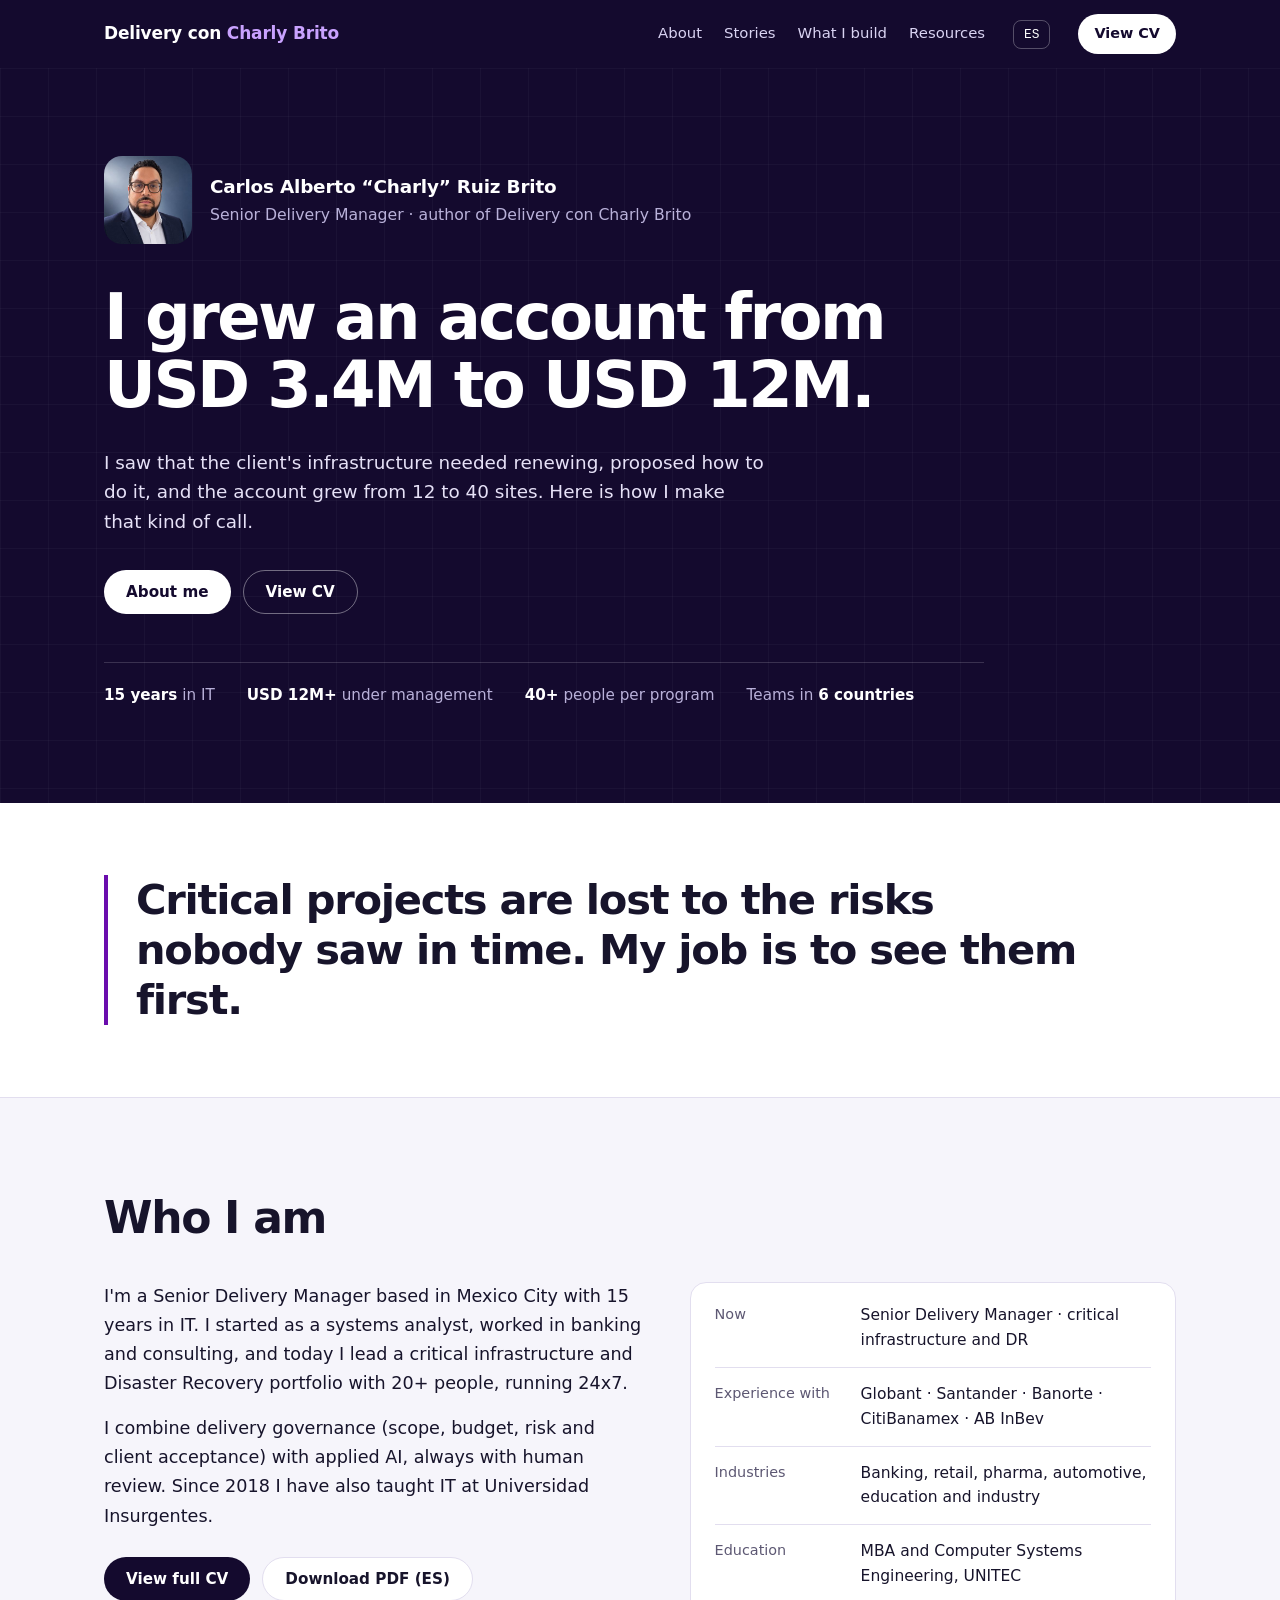
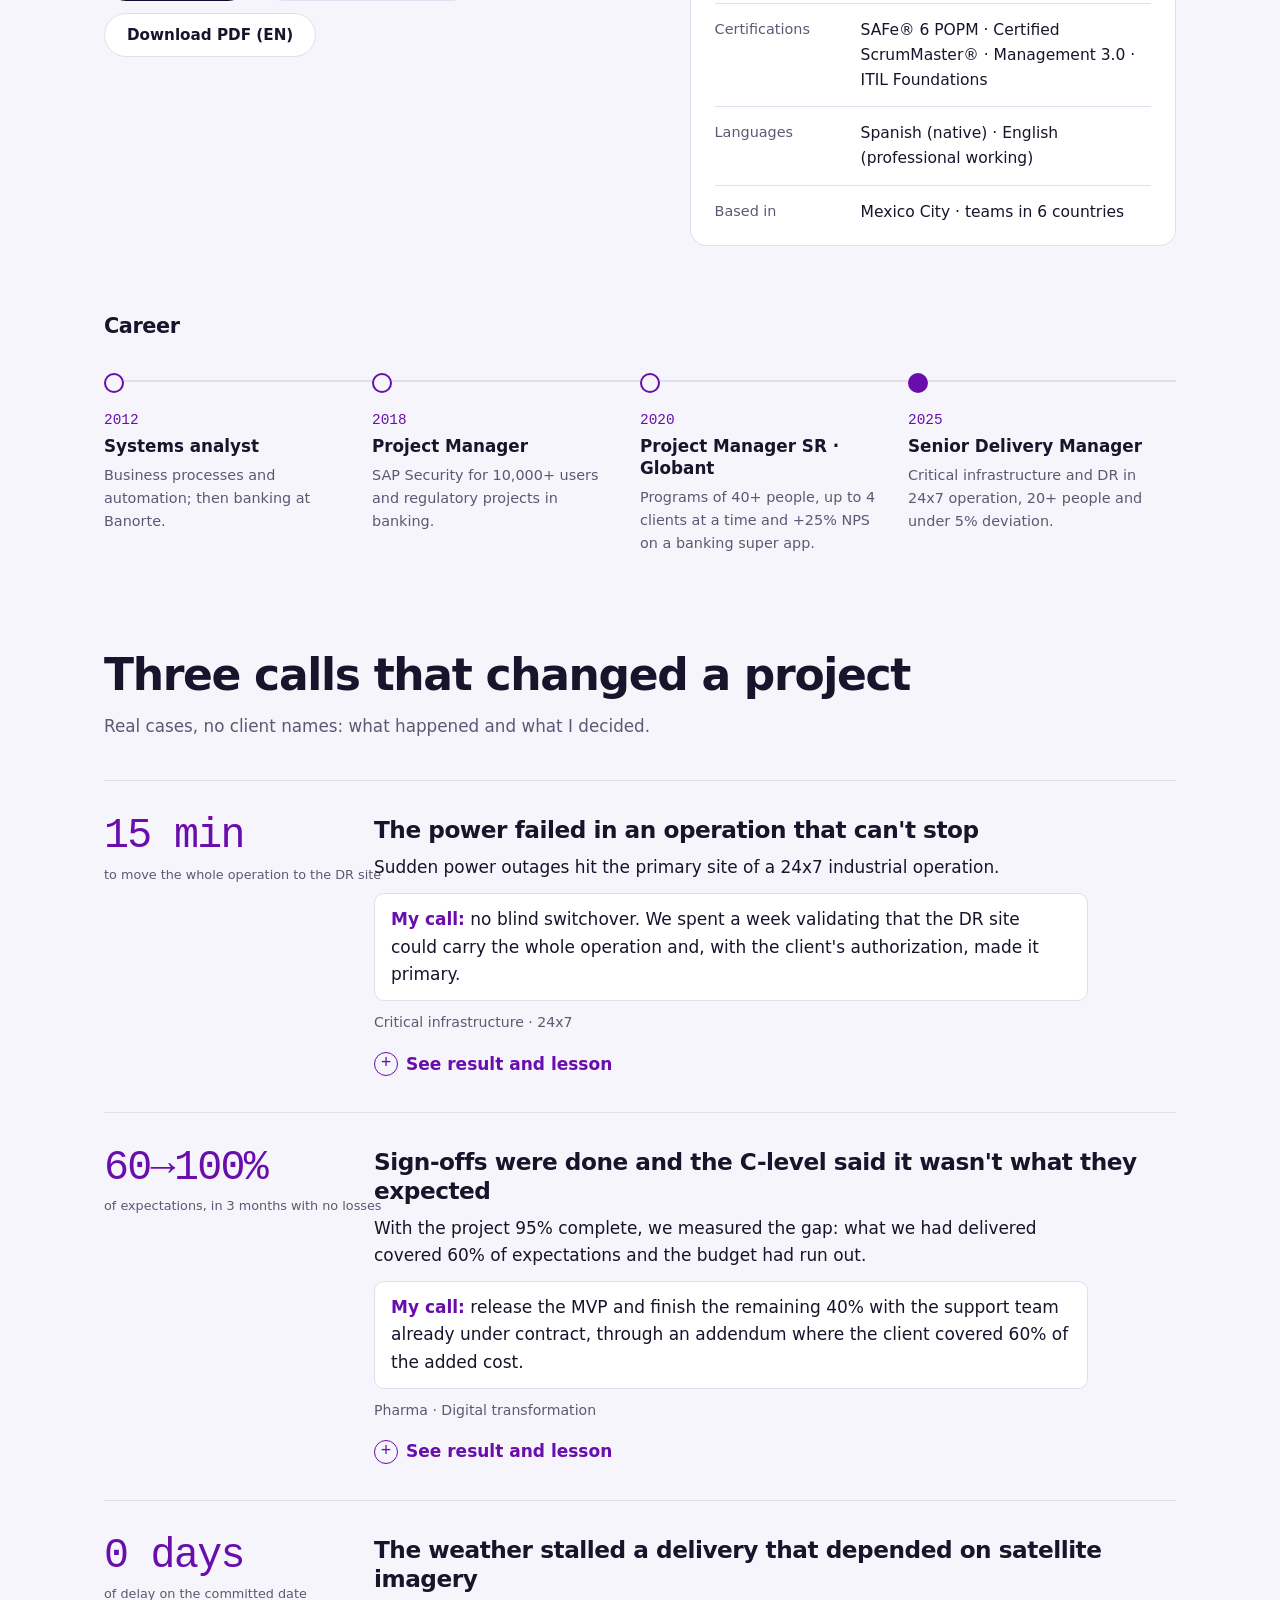
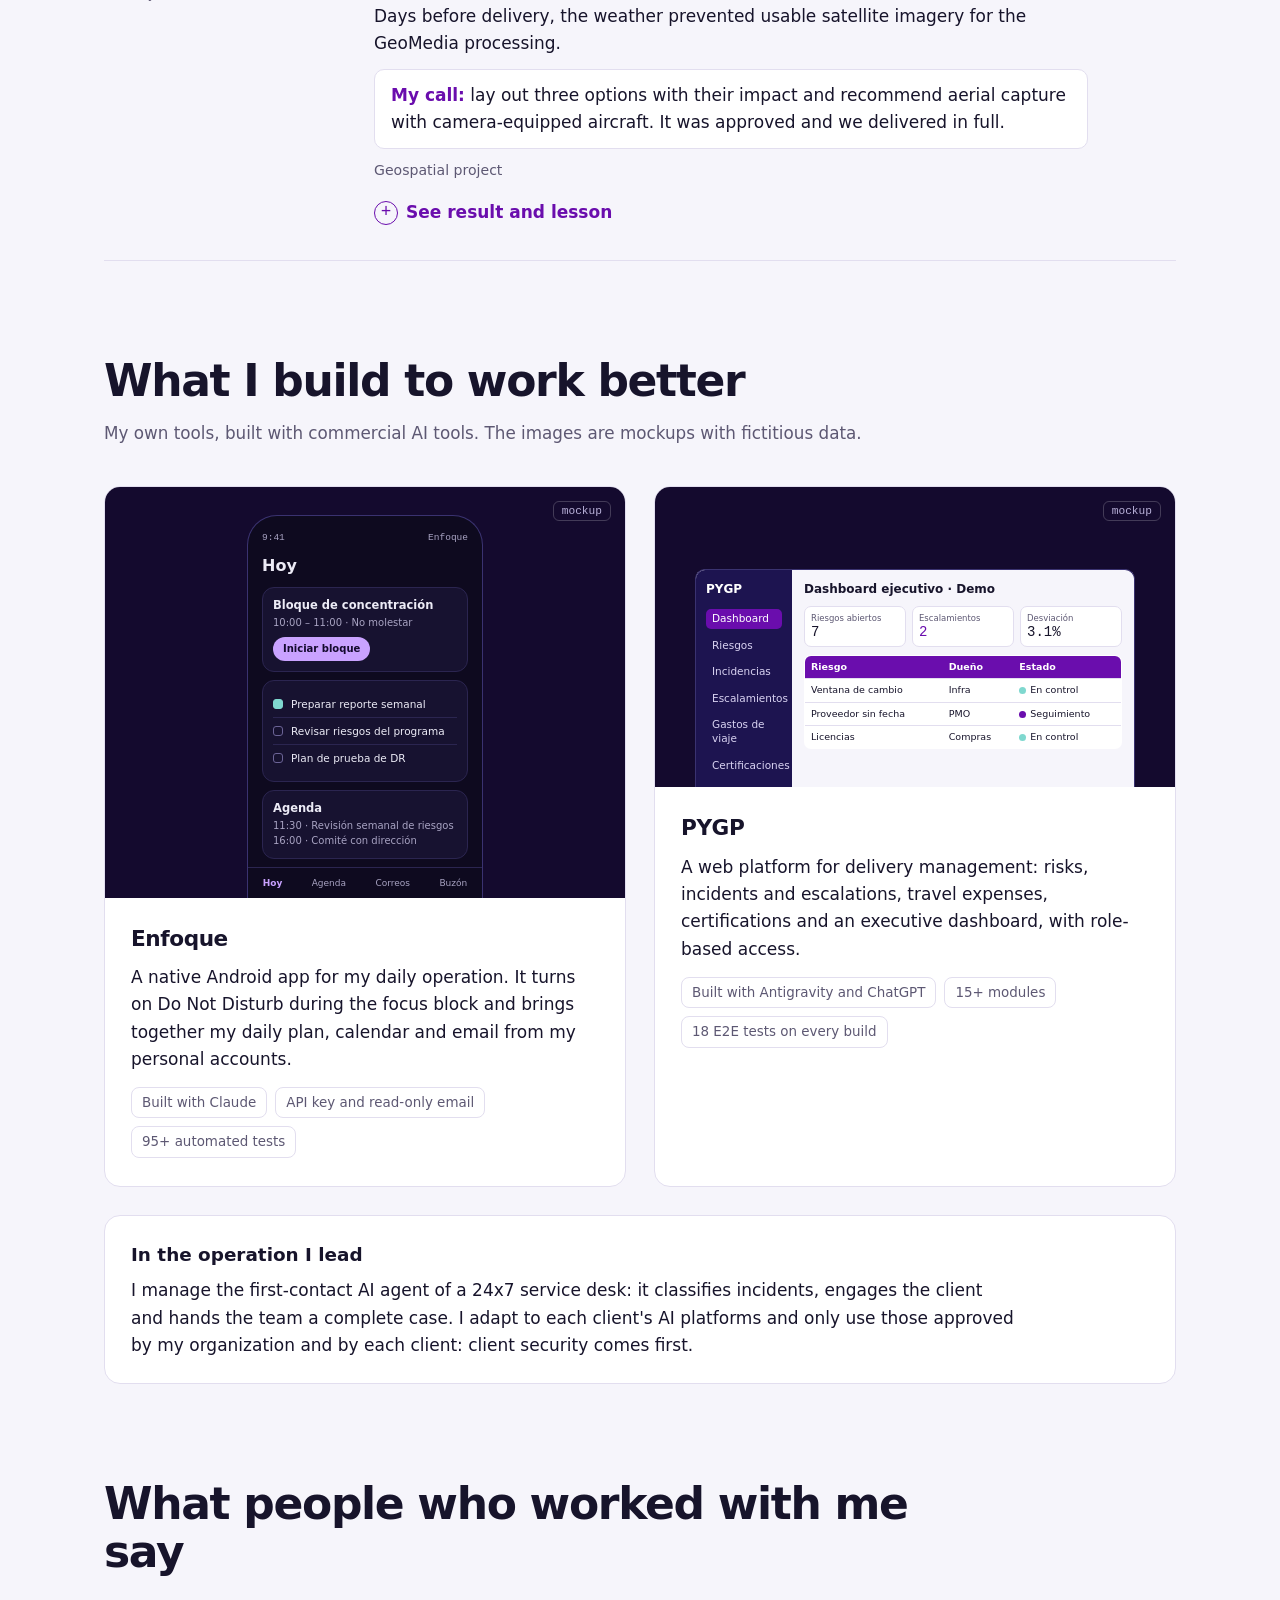
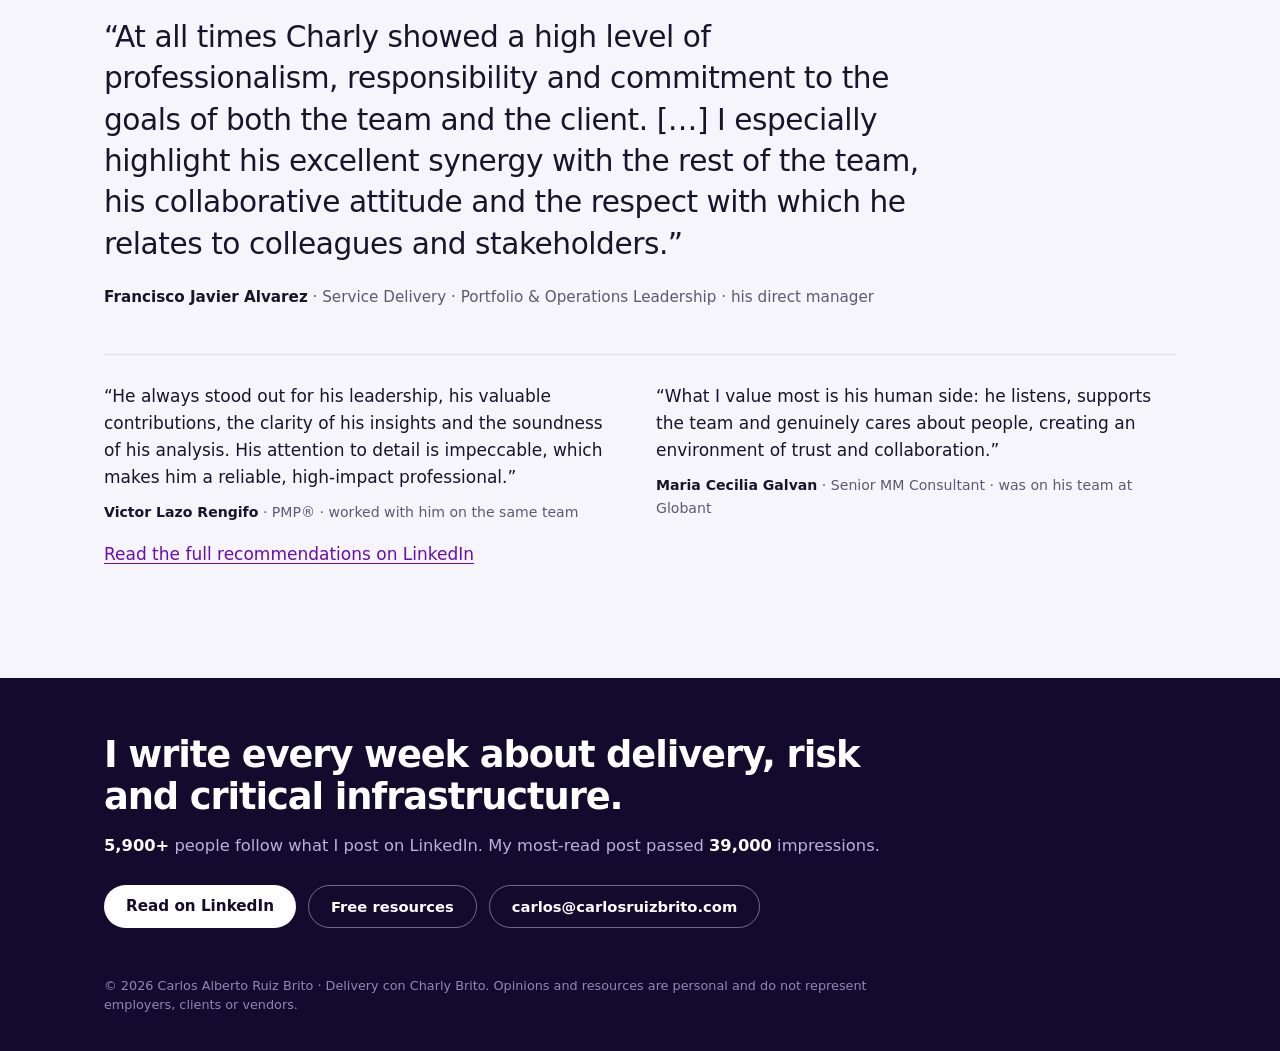
==== en/index.html @ 74fbb2cc "Sitio con diseño editorial: inicio nuevo en / y /en/, páginas internas alineadas, CV con pie corregi" ====
<!DOCTYPE html>

<!-- © Carlos Alberto Ruiz Brito · Delivery con Charly Brito · carlosruizbrito.com · 17/11/2026 · actualizado 17/11/2026 · generado desde _fuente/inicio.html -->
<html data-pagina-idioma="" lang="en">
<head>
<meta charset="utf-8"/>
<meta content="default-src 'self'; script-src 'self'; style-src 'self' 'unsafe-inline' https://fonts.googleapis.com; font-src https://fonts.gstatic.com; img-src 'self' data:; media-src 'self'; connect-src 'self'; object-src 'none'; base-uri 'self'; form-action 'none'; upgrade-insecure-requests" http-equiv="Content-Security-Policy"/>
<meta content="strict-origin-when-cross-origin" name="referrer"/>
<meta content="#140a2e" name="theme-color"/>
<meta content="width=device-width, initial-scale=1" name="viewport"/>
<title>Carlos Alberto Ruiz Brito · Senior Delivery Manager</title>
<meta content="Carlos Alberto “Charly” Ruiz Brito, Senior Delivery Manager: delivery decisions in critical infrastructure, Disaster Recovery and digital transformation." name="description"/>
<link href="https://carlosruizbrito.com/en/" rel="canonical"/>
<link href="https://carlosruizbrito.com/" hreflang="es" rel="alternate"/>
<link href="https://carlosruizbrito.com/en/" hreflang="en" rel="alternate"/>
<link href="https://carlosruizbrito.com/" hreflang="x-default" rel="alternate"/>
<meta content="profile" property="og:type"/>
<meta content="https://carlosruizbrito.com/en/" property="og:url"/>
<meta content="Carlos Alberto Ruiz Brito · Senior Delivery Manager" property="og:title"/>
<meta content="Carlos Alberto “Charly” Ruiz Brito, Senior Delivery Manager: delivery decisions in critical infrastructure, Disaster Recovery and digital transformation." property="og:description"/>
<meta content="https://carlosruizbrito.com/recursos/og-image.png" property="og:image"/>
<meta content="1200" property="og:image:width"/>
<meta content="627" property="og:image:height"/>
<meta content="summary_large_image" name="twitter:card"/>
<script type="application/ld+json">{"@context":"https://schema.org","@type":"Person","name":"Carlos Alberto Ruiz Brito","alternateName":"Charly Brito","jobTitle":"Senior Delivery Manager","url":"https://carlosruizbrito.com/","image":"https://carlosruizbrito.com/foto-carlos.jpg","email":"mailto:carlos@carlosruizbrito.com","address":{"@type":"PostalAddress","addressLocality":"Ciudad de México","addressCountry":"MX"},"alumniOf":{"@type":"CollegeOrUniversity","name":"UNITEC"},"knowsAbout":["Delivery Management","Disaster Recovery","Infraestructura crítica","Gestión de riesgos","Transformación digital","IA aplicada a la entrega"],"sameAs":["https://www.linkedin.com/in/carlosruizb","https://github.com/carlosruizbrito"]}</script>
<link href="https://fonts.googleapis.com" rel="preconnect"/><link crossorigin="" href="https://fonts.gstatic.com" rel="preconnect"/>
<link href="https://fonts.googleapis.com/css2?family=Inter:wght@400;500;600;700;800&amp;family=IBM+Plex+Mono:wght@400;500&amp;display=swap" rel="stylesheet"/>
<link href="../favicon.ico" rel="icon" sizes="any"/>
<link href="../favicon.png" rel="icon" type="image/png"/>
<link href="../apple-touch-icon.png" rel="apple-touch-icon"/>
<style>
:root{
  --ink:#140a2e;--ink2:#1d1450;--blue:#0b2a4a;--violet:#c9a2ff;--mint:#7fd8cf;--amber:#f0b429;--purple:#6A0DAD;
  --bg:#f6f5fb;--surface:#fff;--fg:#17142b;--muted:#5d5873;--line:#e2deef;--accent:#6A0DAD;
  --sans:"Inter",system-ui,-apple-system,"Segoe UI",sans-serif;--mono:"IBM Plex Mono",ui-monospace,Menlo,monospace;
  --col:1120px;
}
@media (prefers-color-scheme:dark){:root{--bg:#0e0a1f;--surface:#171230;--fg:#ecebf6;--muted:#a8a3c2;--line:#2b2550;--accent:#c9a2ff;color-scheme:dark}}
*{box-sizing:border-box}
html[lang="es"] .en,html[lang="en"] .es{display:none!important}
html{scroll-behavior:smooth}
@media (prefers-reduced-motion:reduce){html{scroll-behavior:auto}}
body{margin:0;background:var(--bg);color:var(--fg);font:400 17px/1.6 var(--sans);-webkit-font-smoothing:antialiased}
a{color:var(--accent);text-underline-offset:3px}
:focus-visible{outline:2px solid var(--amber);outline-offset:3px;border-radius:4px}
.col{max-width:var(--col);margin:0 auto;padding-inline:24px}
.skip{position:absolute;left:-999px;top:8px;background:#fff;color:var(--ink);padding:8px 14px;border-radius:8px;z-index:10}
.skip:focus{left:8px}
.num{font-family:var(--mono);font-variant-numeric:tabular-nums}

/* Barra superior */
.top{background:var(--ink);color:#fff}
.top .col{display:flex;align-items:center;gap:28px;height:68px}
.brand{color:#fff;text-decoration:none;font-weight:800;letter-spacing:-.01em;white-space:nowrap}
.brand span{color:var(--violet)}
.top nav{display:flex;gap:22px;margin-left:auto}
.top nav a{color:#d9d3f2;text-decoration:none;font-size:.93rem}
.top nav a:hover{color:#fff}
.lang{border:1px solid rgba(255,255,255,.28);color:#fff;font:500 .8rem var(--mono);padding:6px 10px;border-radius:8px;text-decoration:none}
.top{position:relative}
.burger{display:none;width:42px;height:36px;align-items:center;justify-content:center;border-radius:10px;background:none;border:1px solid rgba(255,255,255,.28);cursor:pointer;padding:0}
.burger span,.burger span::before,.burger span::after{display:block;width:16px;height:1.5px;background:#fff;border-radius:2px}
.burger span{position:relative}.burger span::before,.burger span::after{content:"";position:absolute;left:0}.burger span::before{top:-5px}.burger span::after{top:5px}
.top .menu{display:none;position:absolute;top:64px;right:16px;left:16px;background:#1d1450;border:1px solid rgba(255,255,255,.14);border-radius:14px;padding:8px;flex-direction:column;z-index:20}
.top .menu.open{display:flex}
.menu a{color:#fff;text-decoration:none;padding:12px 14px;border-radius:10px;font-weight:500}
.menu a:hover{background:rgba(255,255,255,.08)}
.cvlink{color:var(--ink);background:#fff;text-decoration:none;font-weight:600;font-size:.9rem;padding:8px 16px;border-radius:999px;white-space:nowrap}
@media (max-width:860px){.top nav[aria-label="Principal"]{display:none}.top .col{gap:10px}.lang{margin-left:auto}.burger{display:inline-flex}.cvlink{display:none}}

/* Portada */
.hero{background:var(--ink);color:#fff;position:relative;overflow:hidden;padding:88px 0 96px}
.hero::before{content:"";position:absolute;inset:0;background-image:linear-gradient(rgba(255,255,255,.03) 1px,transparent 1px),linear-gradient(90deg,rgba(255,255,255,.03) 1px,transparent 1px);background-size:48px 48px;pointer-events:none}
.hero .col{position:relative}
.copy{max-width:880px}
.who{display:flex;align-items:center;gap:18px;margin:0 0 40px}
.who img{width:88px;height:88px;border-radius:18px;object-fit:cover;display:block}
.who b{display:block;color:#fff;font-weight:700;font-size:1.15rem;letter-spacing:-.01em}
.who span{color:#b9b1d9;font-size:.98rem}
.hero h1{margin:0;font-weight:800;font-size:clamp(2.3rem,5vw,4.1rem);line-height:1.06;letter-spacing:-.04em;max-width:16em;text-wrap:balance}
.lede{max-width:36em;margin:28px 0 0;font-size:1.15rem;line-height:1.6;color:#e6e1f7}
.actions{display:flex;flex-wrap:wrap;gap:12px;margin-top:34px}
.btn{display:inline-flex;align-items:center;gap:8px;font:600 .95rem var(--sans);padding:12px 22px;border-radius:999px;text-decoration:none}
.btn-light{background:#fff;color:var(--ink)}
.btn-line{border:1px solid rgba(255,255,255,.4);color:#fff}
.facts{margin:48px 0 0;padding:20px 0 0;border-top:1px solid rgba(255,255,255,.16);display:flex;flex-wrap:wrap;gap:8px 32px;color:#b9b1d9;font-size:.95rem;list-style:none}
.facts b{color:#fff;font-weight:600}
@media (max-width:700px){.hero{padding:48px 0 64px}.who img{width:72px;height:72px;border-radius:16px}.who{margin-bottom:28px}}
/* Punto de vista */
.pov{background:var(--surface);border-bottom:1px solid var(--line);padding:72px 0}
.pov-t{margin:0;max-width:24em;font-size:clamp(1.6rem,3.6vw,2.6rem);line-height:1.2;letter-spacing:-.03em;font-weight:700;color:var(--fg);border-left:4px solid var(--accent);padding-left:28px}
@media (max-width:700px){.pov{padding:48px 0}.pov-t{padding-left:18px}}

/* Secciones */
section.block{padding-top:96px}
.head{max-width:54rem;margin-bottom:40px}
.head h2{margin:0;font-size:clamp(1.9rem,4vw,2.75rem);line-height:1.1;letter-spacing:-.03em;font-weight:800}
.head p{margin:14px 0 0;color:var(--muted);font-size:1.05rem}

/* Historias */
.story{border-top:1px solid var(--line);display:grid;grid-template-columns:230px minmax(0,1fr);gap:8px 40px;padding:34px 0}
.story:last-child{border-bottom:1px solid var(--line)}
.big{font:500 clamp(1.9rem,3.4vw,2.6rem)/1 var(--mono);letter-spacing:-.04em;color:var(--accent);white-space:nowrap}
.big small{display:block;margin-top:10px;font:400 .8rem var(--sans);letter-spacing:0;color:var(--muted)}
.story h3{margin:0;font-size:1.45rem;line-height:1.25;letter-spacing:-.02em}
.story .hook{margin:10px 0 0;font-size:1.06rem;color:var(--fg);max-width:40em}
.story .ctx{margin:10px 0 0;font-size:.88rem;color:var(--muted)}
.story .dec{margin:12px 0 0;max-width:42em;padding:12px 16px;background:var(--surface);border:1px solid var(--line);border-radius:10px}
.story .dec b{color:var(--accent);font-weight:700}
details{margin-top:16px}
summary{cursor:pointer;font-weight:600;color:var(--accent);list-style:none;display:inline-flex;align-items:center;gap:8px}
summary::-webkit-details-marker{display:none}
summary::before{content:"+";font:500 1.1rem var(--mono);width:22px;height:22px;border:1px solid currentColor;border-radius:50%;display:inline-grid;place-items:center;line-height:1}
details[open] summary::before{content:"−"}
.steps{display:grid;grid-template-columns:repeat(2,minmax(0,1fr));gap:22px 36px;margin-top:20px;max-width:52rem}
.steps h4{margin:0 0 4px;font-size:.85rem;font-weight:600;color:var(--muted)}
.steps p{margin:0;font-size:.97rem}
.steps .lesson{grid-column:1/-1;border-left:3px solid var(--accent);padding:2px 0 2px 16px;font-style:italic}
@media (max-width:760px){.story{grid-template-columns:1fr}.steps{grid-template-columns:1fr}}

/* Lo que construyo */
.builds{display:grid;grid-template-columns:repeat(2,minmax(0,1fr));gap:28px}
.build{background:var(--surface);border:1px solid var(--line);border-radius:16px;overflow:hidden;display:flex;flex-direction:column}
.stage{background:var(--ink);padding:28px 24px 0;display:flex;justify-content:center;align-items:flex-end;min-height:300px;position:relative}
.stage .tag{position:absolute;top:14px;right:14px;font:500 .7rem var(--mono);color:#b9b1d9;border:1px solid rgba(255,255,255,.2);padding:3px 8px;border-radius:6px}
.build .txt{padding:24px 26px 28px}
.build h3{margin:0;font-size:1.35rem;letter-spacing:-.02em}
.build p{margin:8px 0 0;color:var(--fg)}
.build ul{margin:14px 0 0;padding:0;list-style:none;display:flex;flex-wrap:wrap;gap:8px}
.build li{font-size:.84rem;color:var(--muted);border:1px solid var(--line);border-radius:8px;padding:4px 10px}
@media (max-width:860px){.builds{grid-template-columns:1fr}}

/* Maqueta Enfoque (teléfono) */
.phone{width:236px;background:#0e0a1f;border:1px solid #3a3270;border-bottom:0;border-radius:30px 30px 0 0;padding:16px 14px 0;color:#ecebf6;font-size:11px;line-height:1.35}
.phone .bar{display:flex;justify-content:space-between;color:#a8a3c2;font:500 9.5px var(--mono);margin-bottom:12px}
.phone .ttl{font-weight:700;font-size:16px;margin-bottom:10px}
.phone .card{background:#171230;border:1px solid #2b2550;border-radius:12px;padding:10px;margin-bottom:8px}
.phone .card b{display:block;font-size:11.5px}
.phone .card .m{color:#a8a3c2;font-size:10px;margin-top:2px}
.phone .go{display:inline-block;margin-top:8px;background:#c9a2ff;color:#140a2e;font-weight:700;font-size:10px;padding:5px 10px;border-radius:999px}
.phone .row{display:flex;align-items:center;gap:8px;padding:6px 0;border-top:1px solid #2b2550;font-size:10.5px}
.phone .row:first-of-type{border-top:0}
.phone .row i{width:10px;height:10px;border-radius:3px;border:1px solid #6b6396;flex:none}
.phone .row i.ok{background:#7fd8cf;border-color:#7fd8cf}
.phone .habits{display:flex;gap:6px;flex-wrap:wrap;margin-top:2px}
.phone .habits span{background:#221a48;border-radius:999px;padding:3px 8px;font-size:9.5px;color:#d9d3f2}
.phone .tabs{display:flex;justify-content:space-around;border-top:1px solid #2b2550;margin:6px -14px 0;padding:9px 0;color:#a8a3c2;font-size:9px}
.phone .tabs b{color:#c9a2ff;font-weight:600}

/* Maqueta PYGP (escritorio) */
.desk{width:100%;max-width:440px;background:#f6f5fb;border-radius:10px 10px 0 0;overflow:hidden;color:#17142b;font-size:10.5px;line-height:1.3;display:grid;grid-template-columns:96px 1fr;border:1px solid #3a3270;border-bottom:0}
.desk .side{background:#1d1450;color:#d9d3f2;padding:12px 10px;display:flex;flex-direction:column;gap:7px}
.desk .side b{color:#fff;font-size:12px;margin-bottom:4px}
.desk .side span{padding:3px 6px;border-radius:5px}
.desk .side span.on{background:#6A0DAD;color:#fff}
.desk .main{padding:12px}
.desk .main .t{font-weight:700;font-size:12px;margin-bottom:8px}
.desk .kpis{display:grid;grid-template-columns:repeat(3,1fr);gap:6px;margin-bottom:8px}
.desk .kpi{background:#fff;border:1px solid #e2deef;border-radius:7px;padding:6px}
.desk .kpi small{display:block;color:#5d5873;font-size:8.5px}
.desk .kpi b{font:500 14px var(--mono)}
.desk .kpi.w b{color:#6A0DAD}
.desk table{width:100%;border-collapse:collapse;background:#fff;border:1px solid #e2deef;border-radius:7px;overflow:hidden;font-size:9.5px}
.desk th{background:#6A0DAD;color:#fff;text-align:left;font-weight:600;padding:5px 6px}
.desk td{padding:5px 6px;border-top:1px solid #e2deef}
.desk .dot{display:inline-block;width:7px;height:7px;border-radius:50%;margin-right:4px;vertical-align:middle}

/* En la operación */
.ops{margin-top:28px;background:var(--surface);border:1px solid var(--line);border-radius:16px;padding:24px 26px;max-width:none}
.ops h3{margin:0;font-size:1.15rem}
.ops p{margin:8px 0 0;max-width:52em}

/* Recomendación */
.quote{margin:0;max-width:52rem}
.quote p{margin:0;font-size:clamp(1.35rem,2.6vw,1.85rem);line-height:1.4;letter-spacing:-.015em;font-weight:500}
.quote footer{margin-top:20px;color:var(--muted);font-size:.95rem}
.quote footer b{color:var(--fg);font-weight:600}
.more{display:grid;grid-template-columns:repeat(2,minmax(0,1fr));gap:32px;margin-top:44px;padding-top:28px;border-top:1px solid var(--line)}
.more blockquote{margin:0}
.more p{margin:0;color:var(--fg)}
.more footer{margin-top:10px;font-size:.88rem;color:var(--muted)}
.more footer b{color:var(--fg);font-weight:600}
@media (max-width:760px){.more{grid-template-columns:1fr}}

/* Quién soy */
.about{display:grid;grid-template-columns:minmax(0,1.05fr) minmax(0,.95fr);gap:48px;align-items:start}
.bio p{margin:0 0 16px;font-size:1.1rem;line-height:1.65;max-width:34em}
.bio .cvrow{margin-top:26px}
.keys{margin:0;background:var(--surface);border:1px solid var(--line);border-radius:16px;padding:6px 24px}
.keys div{display:grid;grid-template-columns:130px minmax(0,1fr);gap:16px;padding:14px 0;border-top:1px solid var(--line)}
.keys div:first-child{border-top:0}
.keys dt{color:var(--muted);font-size:.9rem}
.keys dd{margin:0;font-size:.97rem}
h3.sub{margin:64px 0 28px;font-size:1.3rem;letter-spacing:-.02em}
@media (max-width:900px){.about{grid-template-columns:1fr;gap:32px}.keys div{grid-template-columns:1fr;gap:2px}}

/* Trayectoria */
.path{list-style:none;margin:0;padding:0;display:grid;grid-template-columns:repeat(4,minmax(0,1fr));position:relative}
.path::before{content:"";position:absolute;left:0;right:0;top:9px;height:2px;background:var(--line)}
.path li{position:relative;padding:34px 18px 0 0}
.path li::before{content:"";position:absolute;top:2px;left:0;width:16px;height:16px;border-radius:50%;background:var(--bg);border:2px solid var(--accent)}
.path li:last-child::before{background:var(--accent)}
.path .y{font-family:var(--mono);color:var(--accent);font-size:.9rem}
.path b{display:block;margin-top:4px;font-size:1.05rem;line-height:1.3}
.path span.d{display:block;margin-top:6px;color:var(--muted);font-size:.9rem}
@media (max-width:760px){
  .path{grid-template-columns:1fr}
  .path::before{left:7px;right:auto;top:0;bottom:0;width:2px;height:auto}
  .path li{padding:0 0 26px 36px}
  .path li::before{top:4px}
}
.cvrow{display:flex;flex-wrap:wrap;gap:12px;margin-top:28px}
.btn-dark{background:var(--ink);color:#fff}
.btn-out{border:1px solid var(--line);color:var(--fg);background:var(--surface)}
@media (prefers-color-scheme:dark){.btn-dark{background:#fff;color:var(--ink)}}

/* Pie */
.foot{margin-top:110px;background:var(--ink);color:#d9d3f2;padding:56px 0 40px}
.foot h2{margin:0;color:#fff;font-size:clamp(1.6rem,3.4vw,2.3rem);letter-spacing:-.03em;max-width:22em;line-height:1.15}
.foot .proof{margin:14px 0 0;color:#b9b1d9;font-size:1.02rem}.foot .proof b{color:#fff}
.foot .links{display:flex;flex-wrap:wrap;gap:12px;margin-top:26px}
.foot .links a{color:#fff}.foot .links a.btn-light{color:var(--ink)}
.foot .btn-line{font-size:.92rem}
.foot small{display:block;margin-top:48px;color:#8f88b3;font-size:.8rem;line-height:1.5;max-width:60em}
</style>
</head>
<body>
<a class="skip" href="#contenido">Skip to content</a>
<header class="top">
<div class="col">
<a class="brand" href="./">Delivery con <span>Charly Brito</span></a>
<nav aria-label="Principal">
<a href="#quien">About</a>
<a href="#historias">Stories</a>
<a href="#construyo">What I build</a>
<a href="../recursos/">Resources</a>
</nav>
<a class="lang" href="../" hreflang="es" lang="es">ES</a>
<button aria-controls="menu" aria-expanded="false" aria-label="Open menu" class="burger" id="burger" type="button"><span></span></button>
<a class="cvlink" href="../cv.html">View CV</a>
</div>
<nav aria-label="Menú" class="menu" id="menu">
<a href="#quien">About</a>
<a href="#historias">Stories</a>
<a href="#construyo">What I build</a>
<a href="../recursos/">Resources</a>
<a href="https://www.linkedin.com/in/carlosruizb" rel="noopener" target="_blank">LinkedIn</a>
</nav>
</header>
<main id="contenido" tabindex="-1">
<section aria-labelledby="titulo" class="hero">
<div class="col">
<div class="copy">
<div class="who"><img alt="Carlos Alberto Ruiz Brito" height="88" src="../foto-carlos.jpg" width="88"/><div><b>Carlos Alberto “Charly” Ruiz Brito</b><span>Senior Delivery Manager · author of Delivery con Charly Brito</span></div></div>
<h1 id="titulo">I grew an account from USD 3.4M to USD 12M.</h1>
<p class="lede">I saw that the client's infrastructure needed renewing, proposed how to do it, and the account grew from 12 to 40 sites. Here is how I make that kind of call.</p>
<div class="actions">
<a class="btn btn-light" href="#quien">About me</a>
<a class="btn btn-line" href="../cv.html">View CV</a>
</div>
<ul class="facts">
<li><b>15 years</b> in IT</li>
<li><b>USD 12M+</b> under management</li>
<li><b>40+</b> people per program</li>
<li>Teams in <b>6 countries</b></li>
</ul>
</div>
</div>
</section>
<section aria-label="Punto de vista" class="pov">
<div class="col">
<p class="pov-t">Critical projects are lost to the risks nobody saw in time. My job is to see them first.</p>
</div>
</section>
<section aria-labelledby="h-quien" class="block col" id="quien">
<div class="head"><h2 id="h-quien">Who I am</h2></div>
<div class="about">
<div class="bio">
<p>I'm a Senior Delivery Manager based in Mexico City with 15 years in IT. I started as a systems analyst, worked in banking and consulting, and today I lead a critical infrastructure and Disaster Recovery portfolio with 20+ people, running 24x7.</p>
<p>I combine delivery governance (scope, budget, risk and client acceptance) with applied AI, always with human review. Since 2018 I have also taught IT at Universidad Insurgentes.</p>
<div class="cvrow">
<a class="btn btn-dark" href="../cv.html">View full CV</a>
<a class="btn btn-out" href="../recursos/CV_Carlos_Ruiz_Brito_ES_WEB.pdf">Download PDF (ES)</a>
<a class="btn btn-out" href="../recursos/CV_Carlos_Ruiz_Brito_EN_WEB_1.pdf">Download PDF (EN)</a>
</div>
</div>
<dl class="keys">
<div><dt>Now</dt><dd>Senior Delivery Manager · critical infrastructure and DR</dd></div>
<div><dt>Experience with</dt><dd>Globant · Santander · Banorte · CitiBanamex · AB InBev</dd></div>
<div><dt>Industries</dt><dd>Banking, retail, pharma, automotive, education and industry</dd></div>
<div><dt>Education</dt><dd>MBA and Computer Systems Engineering, UNITEC</dd></div>
<div><dt>Certifications</dt><dd>SAFe® 6 POPM · Certified ScrumMaster® · Management 3.0 · ITIL Foundations</dd></div>
<div><dt>Languages</dt><dd>Spanish (native) · English (professional working)</dd></div>
<div><dt>Based in</dt><dd>Mexico City · teams in 6 countries</dd></div>
</dl>
</div>
<h3 class="sub">Career</h3>
<ol class="path">
<li><span class="y">2012</span><b>Systems analyst</b><span class="d">Business processes and automation; then banking at Banorte.</span></li>
<li><span class="y">2018</span><b>Project Manager</b><span class="d">SAP Security for 10,000+ users and regulatory projects in banking.</span></li>
<li><span class="y">2020</span><b>Project Manager SR · Globant</b><span class="d">Programs of 40+ people, up to 4 clients at a time and +25% NPS on a banking super app.</span></li>
<li><span class="y">2025</span><b>Senior Delivery Manager</b><span class="d">Critical infrastructure and DR in 24x7 operation, 20+ people and under 5% deviation.</span></li>
</ol>
</section>
<section aria-labelledby="h-historias" class="block col" id="historias">
<div class="head">
<h2 id="h-historias">Three calls that changed a project</h2>
<p>Real cases, no client names: what happened and what I decided.</p>
</div>
<article class="story">
<div class="big">15 min<small>to move the whole operation to the DR site</small></div>
<div>
<h3>The power failed in an operation that can't stop</h3>
<p class="hook">Sudden power outages hit the primary site of a 24x7 industrial operation.</p>
<p class="dec"><b>My call:</b> no blind switchover. We spent a week validating that the DR site could carry the whole operation and, with the client's authorization, made it primary.</p>
<p class="ctx">Critical infrastructure · 24x7</p>
<details>
<summary>See result and lesson</summary>
<div class="steps">
<div><h4>Situation</h4><p>Sudden power outages hit the primary site of a 24x7 industrial operation.</p></div>
<div><h4>Decision</h4><p>Before switching over, we spent a week validating that the DR site could carry the entire operation and built the work plan, with continuous reporting to leadership and the client. With the client's authorization we made the DR site primary; I coordinated on-site execution with our infrastructure specialist.</p></div>
<div><h4>Result</h4><p>The switchover took 15 minutes. The DR site took over as primary, with a planned return to the original site.</p></div>
<p class="lesson">A DR plan without testing is just theory. When the contingency hit, the plan was already validated and documented.</p>
</div>
</details>
</div>
</article>
<article class="story">
<div class="big">60→100%<small>of expectations, in 3 months with no losses</small></div>
<div>
<h3>Sign-offs were done and the C-level said it wasn't what they expected</h3>
<p class="hook">With the project 95% complete, we measured the gap: what we had delivered covered 60% of expectations and the budget had run out.</p>
<p class="dec"><b>My call:</b> release the MVP and finish the remaining 40% with the support team already under contract, through an addendum where the client covered 60% of the added cost.</p>
<p class="ctx">Pharma · Digital transformation</p>
<details>
<summary>See result and lesson</summary>
<div class="steps">
<div><h4>Situation</h4><p>After a week of daily sessions we measured the gap: what we had delivered covered 60% of expectations, and the budget could not cover the rest.</p></div>
<div><h4>Decision</h4><p>Release the MVP already built and develop the missing 40% with the extended-support team, reinforced through an addendum: the client covered 60% of the added cost and the company 40%, keeping the project profitable.</p></div>
<div><h4>Result</h4><p>The C-level accepted the final product and it went live.</p></div>
<p class="lesson">Product Owner sign-off does not replace alignment with the executive sponsor.</p>
</div>
</details>
</div>
</article>
<article class="story">
<div class="big">0 days<small>of delay on the committed date</small></div>
<div>
<h3>The weather stalled a delivery that depended on satellite imagery</h3>
<p class="hook">Days before delivery, the weather prevented usable satellite imagery for the GeoMedia processing.</p>
<p class="dec"><b>My call:</b> lay out three options with their impact and recommend aerial capture with camera-equipped aircraft. It was approved and we delivered in full.</p>
<p class="ctx">Geospatial project</p>
<details>
<summary>See result and lesson</summary>
<div class="steps">
<div><h4>Situation</h4><p>Without usable satellite imagery, the GeoMedia processing could not be completed.</p></div>
<div><h4>Decision</h4><p>The options: archive imagery (ruled out as too old), deliver without that step, or capture new imagery with camera-equipped aircraft. I recommended aerial capture.</p></div>
<div><h4>Result</h4><p>Complete project on the committed date.</p></div>
<p class="lesson">Risks outside our control get anticipated: having options ready in time is what keeps the date.</p>
</div>
</details>
</div>
</article>
</section>
<section aria-labelledby="h-construyo" class="block col" id="construyo">
<div class="head">
<h2 id="h-construyo">What I build to work better</h2>
<p>My own tools, built with commercial AI tools. The images are mockups with fictitious data.</p>
</div>
<div class="builds">
<article class="build">
<div aria-hidden="true" class="stage">
<span class="tag">mockup</span>
<div class="phone">
<div class="bar"><span>9:41</span><span>Enfoque</span></div>
<div class="ttl">Hoy</div>
<div class="card"><b>Bloque de concentración</b><div class="m">10:00 – 11:00 · No molestar</div><span class="go">Iniciar bloque</span></div>
<div class="card">
<div class="row"><i class="ok"></i>Preparar reporte semanal</div>
<div class="row"><i></i>Revisar riesgos del programa</div>
<div class="row"><i></i>Plan de prueba de DR</div>
</div>
<div class="card"><b>Agenda</b><div class="m">11:30 · Revisión semanal de riesgos</div><div class="m">16:00 · Comité con dirección</div></div>
<div class="tabs"><b>Hoy</b><span>Agenda</span><span>Correos</span><span>Buzón</span></div>
</div>
</div>
<div class="txt">
<h3>Enfoque</h3>
<p>A native Android app for my daily operation. It turns on Do Not Disturb during the focus block and brings together my daily plan, calendar and email from my personal accounts.</p>
<ul>
<li>Built with Claude</li>
<li>API key and read-only email</li>
<li>95+ automated tests</li>
</ul>
</div>
</article>
<article class="build">
<div aria-hidden="true" class="stage">
<span class="tag">mockup</span>
<div class="desk">
<div class="side"><b>PYGP</b><span class="on">Dashboard</span><span>Riesgos</span><span>Incidencias</span><span>Escalamientos</span><span>Gastos de viaje</span><span>Certificaciones</span></div>
<div class="main">
<div class="t">Dashboard ejecutivo · Demo</div>
<div class="kpis">
<div class="kpi"><small>Riesgos abiertos</small><b>7</b></div>
<div class="kpi w"><small>Escalamientos</small><b>2</b></div>
<div class="kpi"><small>Desviación</small><b>3.1%</b></div>
</div>
<table>
<tr><th>Riesgo</th><th>Dueño</th><th>Estado</th></tr>
<tr><td>Ventana de cambio</td><td>Infra</td><td><span class="dot" style="background:#7fd8cf"></span>En control</td></tr>
<tr><td>Proveedor sin fecha</td><td>PMO</td><td><span class="dot" style="background:#6A0DAD"></span>Seguimiento</td></tr>
<tr><td>Licencias</td><td>Compras</td><td><span class="dot" style="background:#7fd8cf"></span>En control</td></tr>
</table>
</div>
</div>
</div>
<div class="txt">
<h3>PYGP</h3>
<p>A web platform for delivery management: risks, incidents and escalations, travel expenses, certifications and an executive dashboard, with role-based access.</p>
<ul>
<li>Built with Antigravity and ChatGPT</li>
<li>15+ modules</li>
<li>18 E2E tests on every build</li>
</ul>
</div>
</article>
</div>
<div class="ops">
<h3>In the operation I lead</h3>
<p>I manage the first-contact AI agent of a 24x7 service desk: it classifies incidents, engages the client and hands the team a complete case. I adapt to each client's AI platforms and only use those approved by my organization and by each client: client security comes first.</p>
</div>
</section>
<section aria-labelledby="h-reco" class="block col" id="recomendaciones">
<div class="head"><h2 id="h-reco">What people who worked with me say</h2></div>
<blockquote class="quote">
<p>“At all times Charly showed a high level of professionalism, responsibility and commitment to the goals of both the team and the client. […] I especially highlight his excellent synergy with the rest of the team, his collaborative attitude and the respect with which he relates to colleagues and stakeholders.”</p>
<footer><b>Francisco Javier Alvarez</b> · Service Delivery · Portfolio &amp; Operations Leadership · his direct manager</footer>
</blockquote>
<div class="more">
<blockquote>
<p>“He always stood out for his leadership, his valuable contributions, the clarity of his insights and the soundness of his analysis. His attention to detail is impeccable, which makes him a reliable, high-impact professional.”</p>
<footer><b>Victor Lazo Rengifo</b> · PMP® · worked with him on the same team</footer>
</blockquote>
<blockquote>
<p>“What I value most is his human side: he listens, supports the team and genuinely cares about people, creating an environment of trust and collaboration.”</p>
<footer><b>Maria Cecilia Galvan</b> · Senior MM Consultant · was on his team at Globant</footer>
</blockquote>
</div>
<p><a href="https://www.linkedin.com/in/carlosruizb/details/recommendations/" rel="noopener" target="_blank">Read the full recommendations on LinkedIn</a></p>
</section>
</main>
<footer class="foot">
<div class="col">
<h2>I write every week about delivery, risk and critical infrastructure.</h2>
<p class="proof"><b>5,900+</b> people follow what I post on LinkedIn. My most-read post passed <b>39,000</b> impressions.</p>
<div class="links">
<a class="btn btn-light" href="https://www.linkedin.com/in/carlosruizb" rel="noopener" target="_blank">Read on LinkedIn</a>
<a class="btn btn-line" href="../recursos/">Free resources</a>
<a class="btn btn-line" href="mailto:carlos@carlosruizbrito.com">carlos@carlosruizbrito.com</a>
</div>
<small>© 2026 Carlos Alberto Ruiz Brito · Delivery con Charly Brito. Opinions and resources are personal and do not represent employers, clients or vendors.</small>
</div>
</footer>
<script defer="" src="../js/idioma.js"></script>
<script defer="" src="../js/nav.js"></script>
</body>
</html>
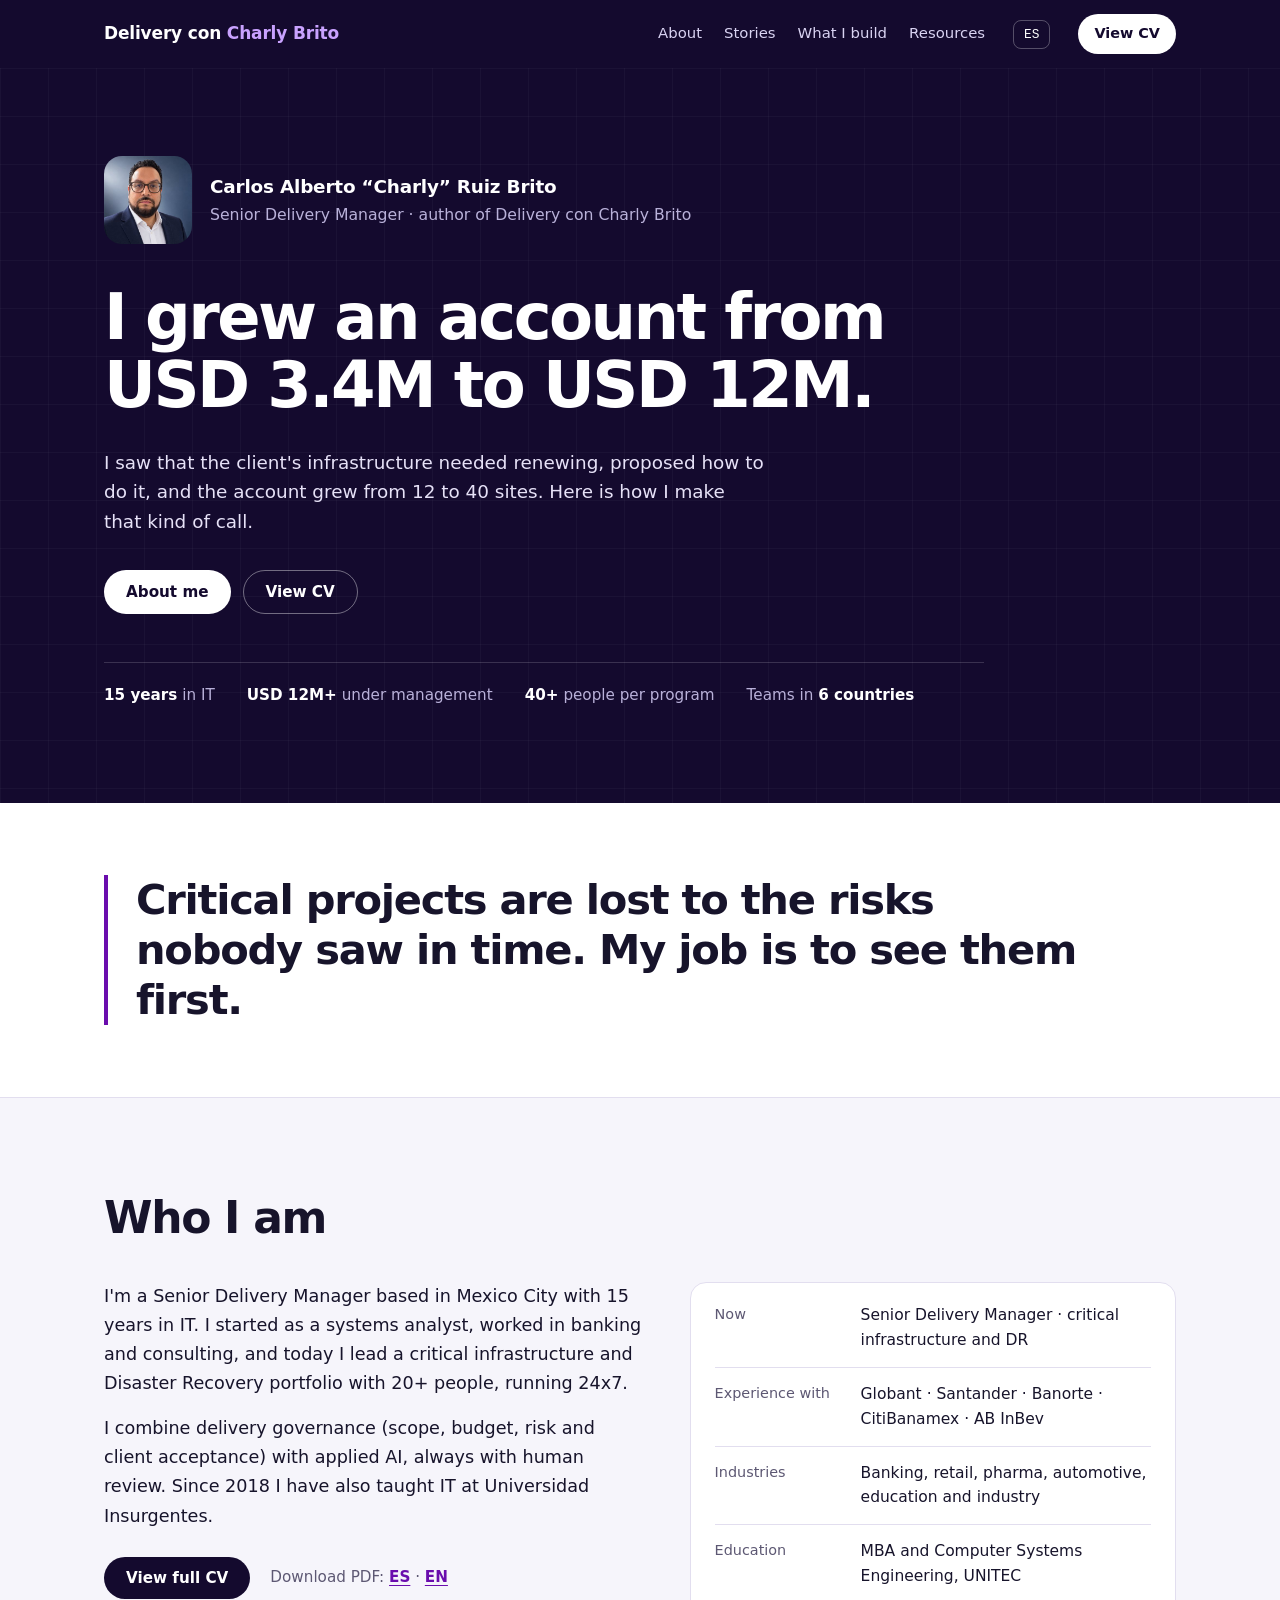
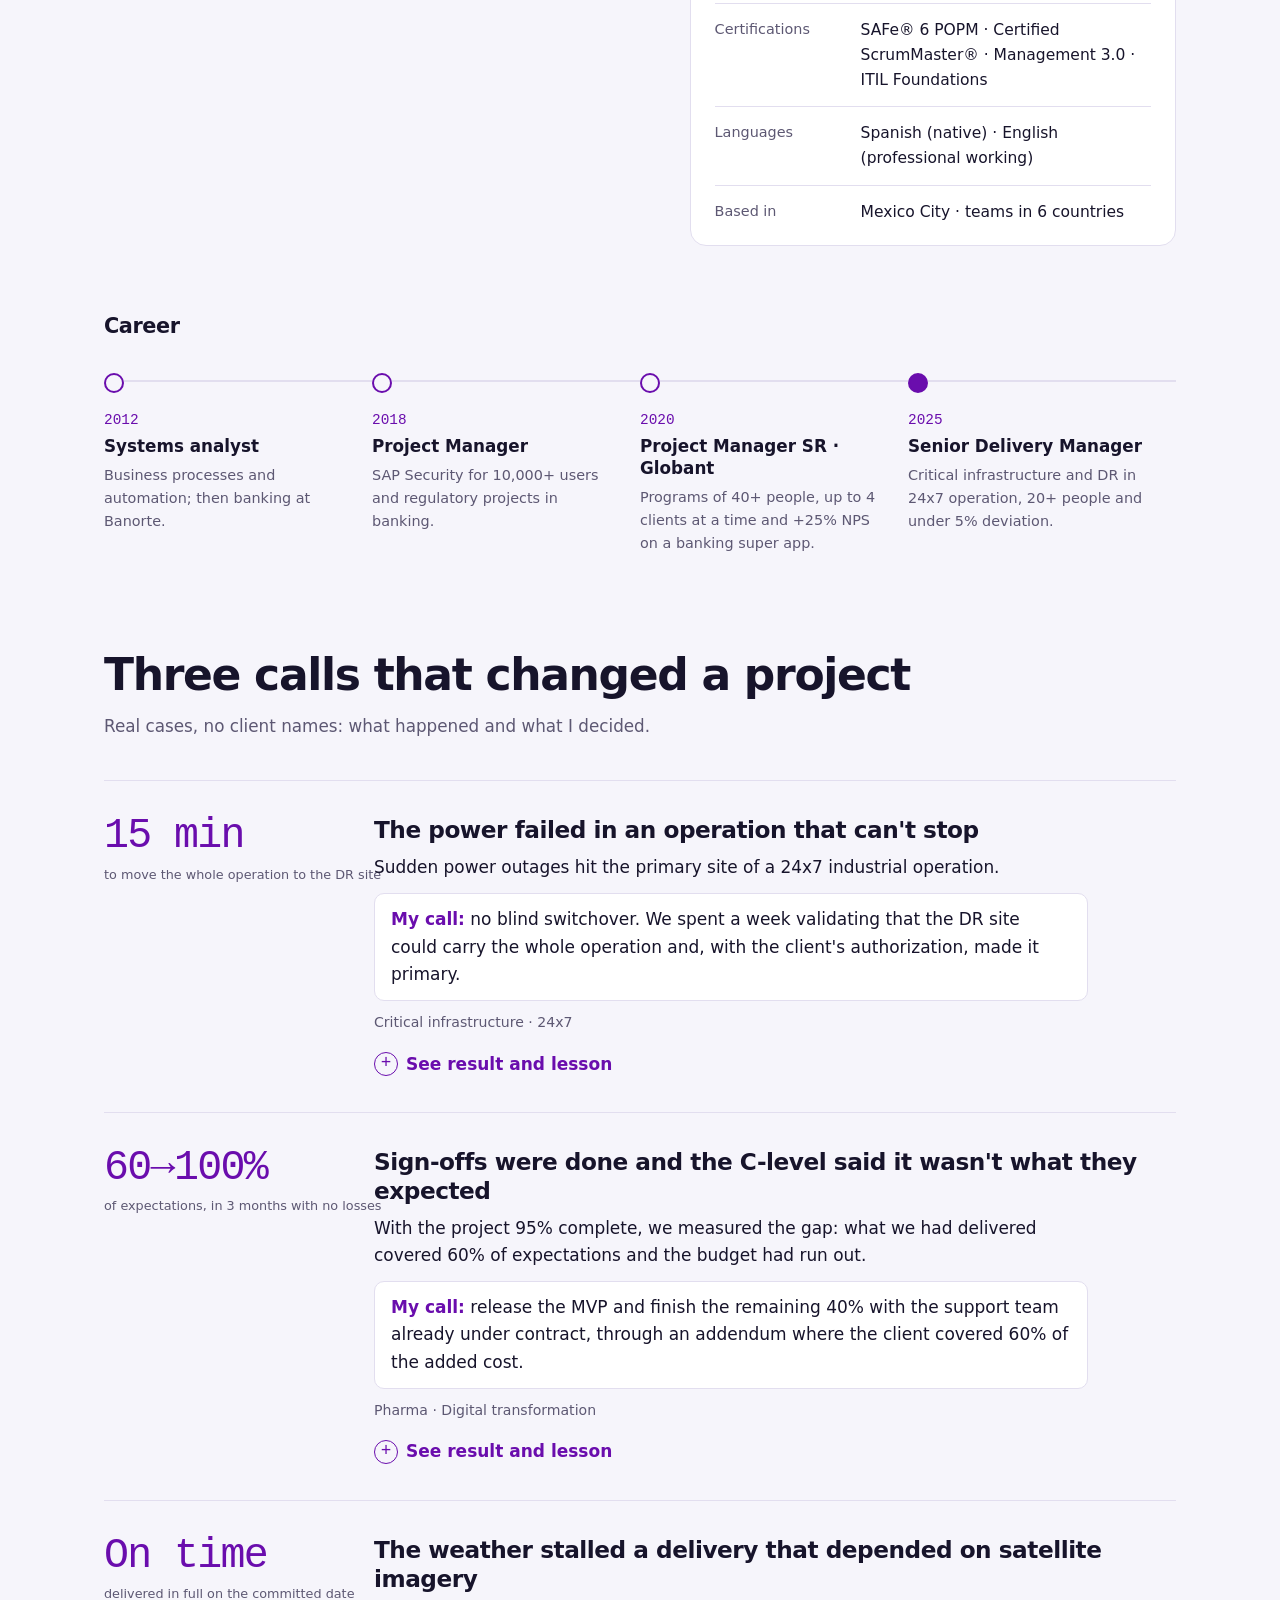
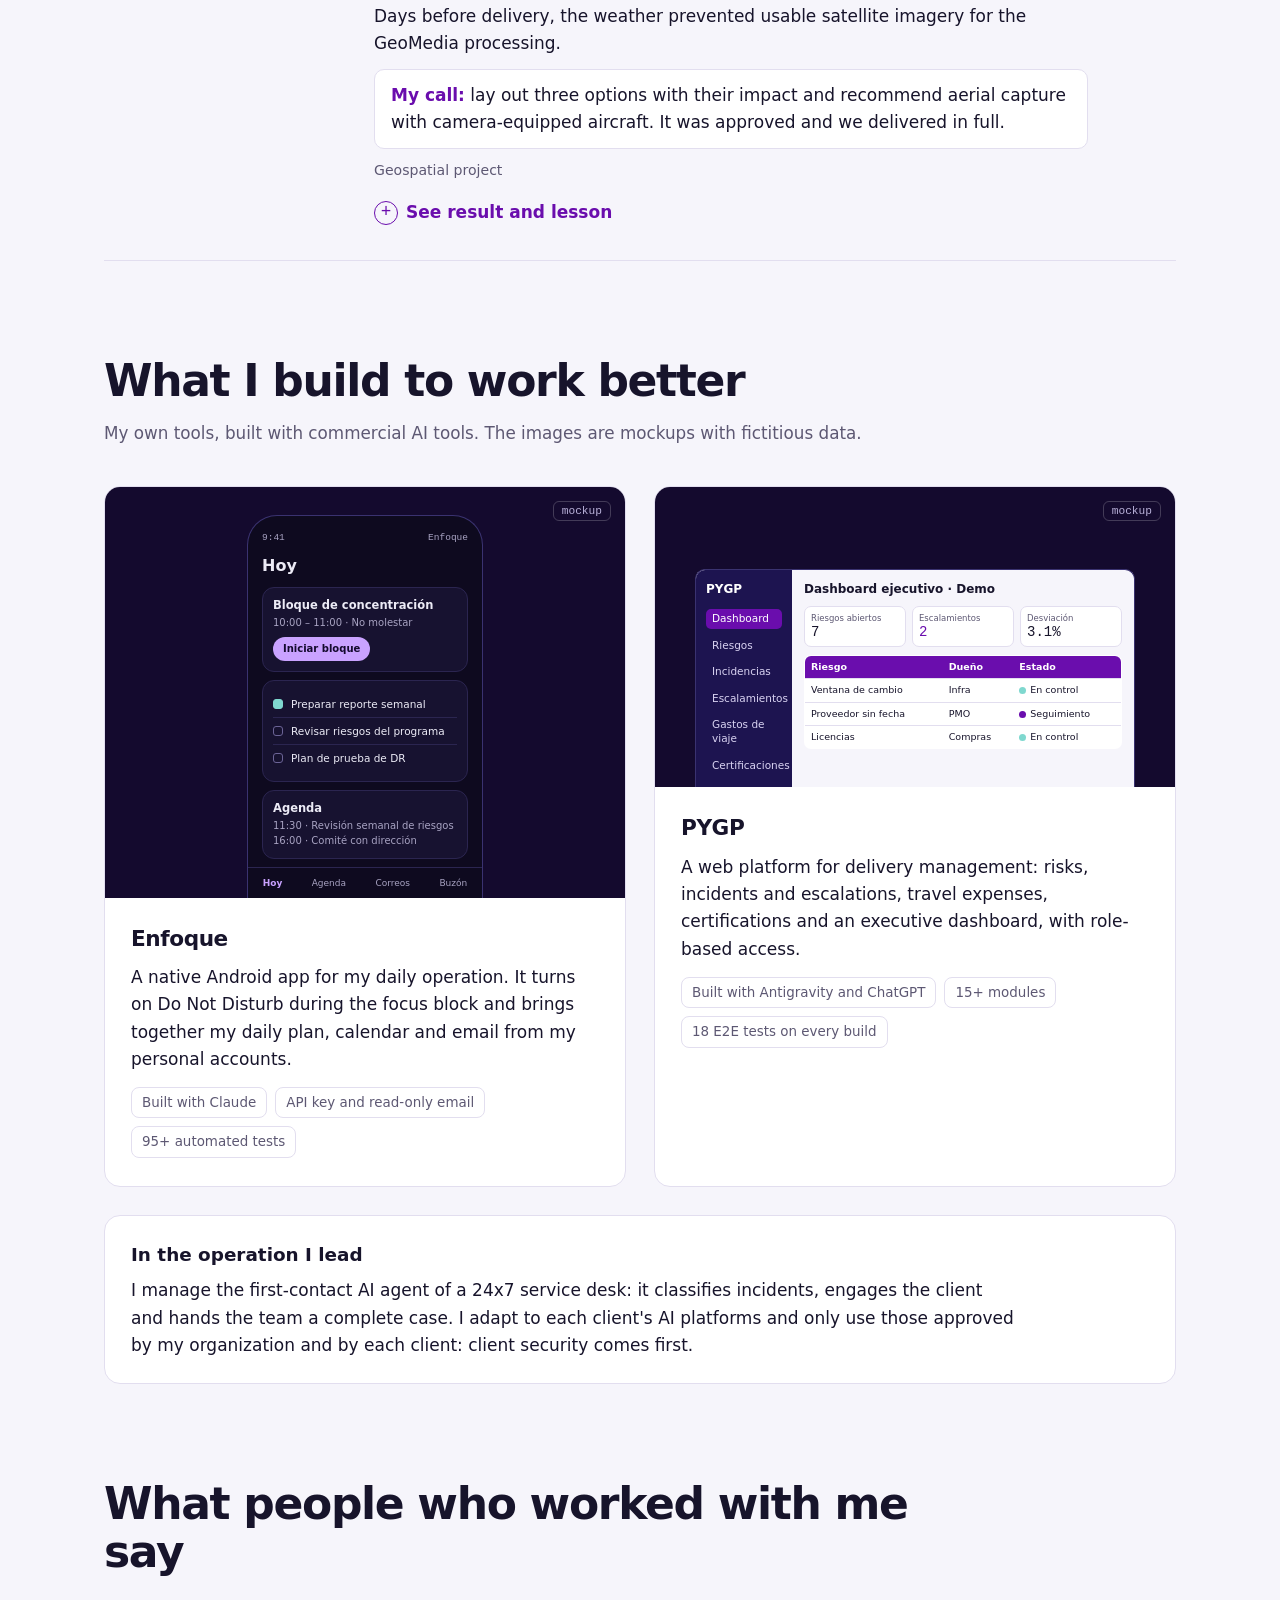
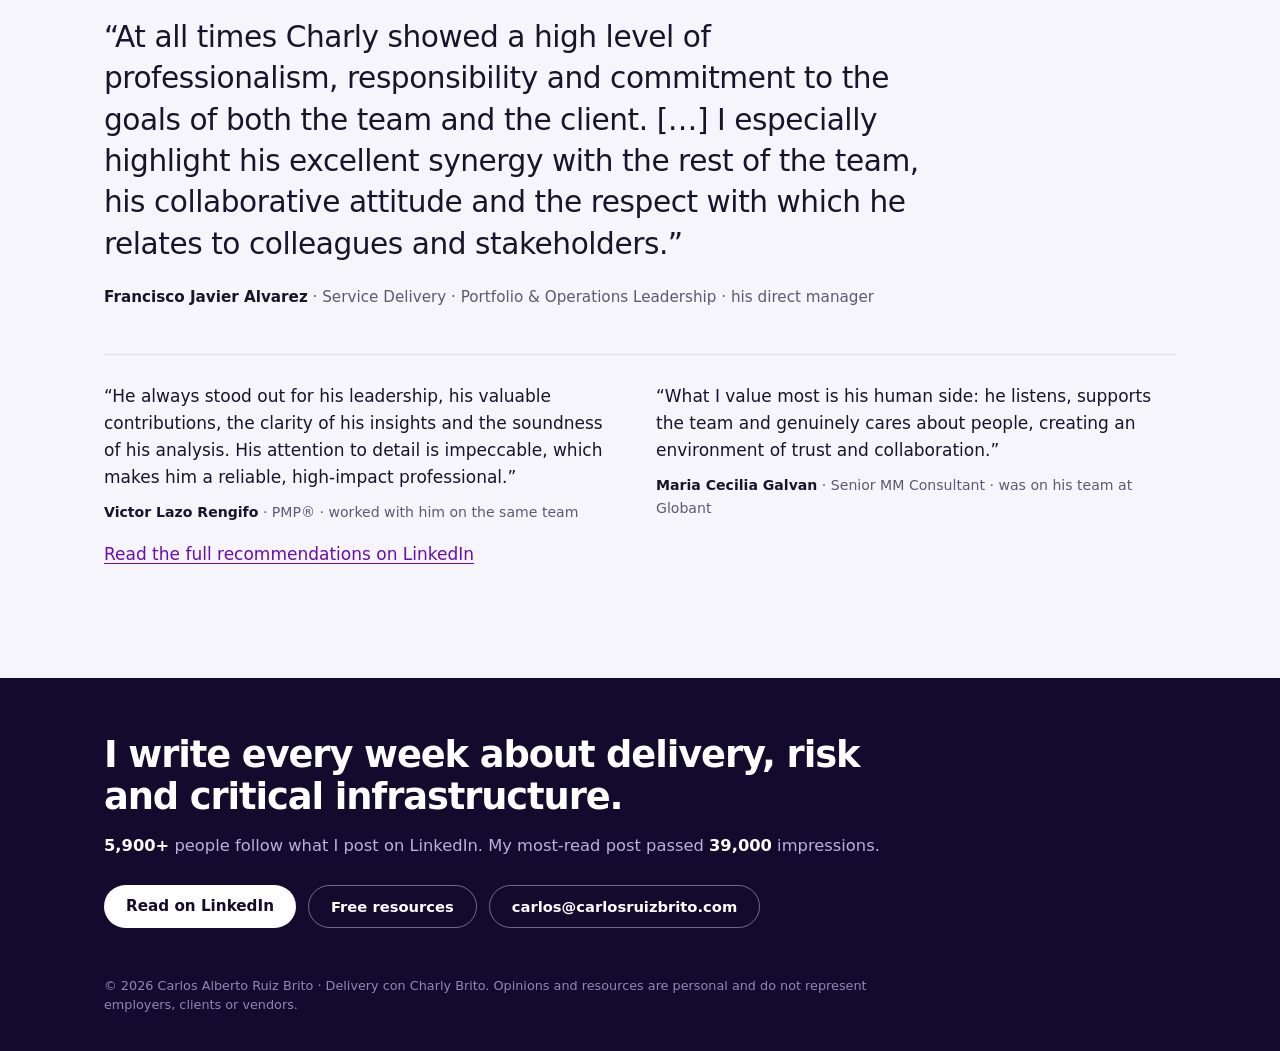
==== commit ab480fa7: "Ajustes de calidad: CV web sin barra de cifras, marca de agua ni turquesa; inicio más ligero en celu" ====
--- a/en/index.html
+++ b/en/index.html
@@ -85,7 +85,7 @@
 .btn-line{border:1px solid rgba(255,255,255,.4);color:#fff}
 .facts{margin:48px 0 0;padding:20px 0 0;border-top:1px solid rgba(255,255,255,.16);display:flex;flex-wrap:wrap;gap:8px 32px;color:#b9b1d9;font-size:.95rem;list-style:none}
 .facts b{color:#fff;font-weight:600}
-@media (max-width:700px){.hero{padding:48px 0 64px}.who img{width:72px;height:72px;border-radius:16px}.who{margin-bottom:28px}}
+@media (max-width:700px){.who .autor{display:none}.hero{padding:44px 0 56px}.who img{width:72px;height:72px;border-radius:16px}.who{margin-bottom:28px}}
 /* Punto de vista */
 .pov{background:var(--surface);border-bottom:1px solid var(--line);padding:72px 0}
 .pov-t{margin:0;max-width:24em;font-size:clamp(1.6rem,3.6vw,2.6rem);line-height:1.2;letter-spacing:-.03em;font-weight:700;color:var(--fg);border-left:4px solid var(--accent);padding-left:28px}
@@ -185,13 +185,15 @@
 /* Quién soy */
 .about{display:grid;grid-template-columns:minmax(0,1.05fr) minmax(0,.95fr);gap:48px;align-items:start}
 .bio p{margin:0 0 16px;font-size:1.1rem;line-height:1.65;max-width:34em}
-.bio .cvrow{margin-top:26px}
+.bio .cvrow{margin-top:26px;align-items:center;gap:12px 20px}
+.pdfs{color:var(--muted);font-size:.95rem}.pdfs a{font-weight:600}
 .keys{margin:0;background:var(--surface);border:1px solid var(--line);border-radius:16px;padding:6px 24px}
 .keys div{display:grid;grid-template-columns:130px minmax(0,1fr);gap:16px;padding:14px 0;border-top:1px solid var(--line)}
 .keys div:first-child{border-top:0}
 .keys dt{color:var(--muted);font-size:.9rem}
 .keys dd{margin:0;font-size:.97rem}
 h3.sub{margin:64px 0 28px;font-size:1.3rem;letter-spacing:-.02em}
+@media (max-width:700px){.keys .dup{display:none}.keys div.dup+div{border-top:0}}
 @media (max-width:900px){.about{grid-template-columns:1fr;gap:32px}.keys div{grid-template-columns:1fr;gap:2px}}
 
 /* Trayectoria */
@@ -251,7 +253,7 @@
 <section aria-labelledby="titulo" class="hero">
 <div class="col">
 <div class="copy">
-<div class="who"><img alt="Carlos Alberto Ruiz Brito" height="88" src="../foto-carlos.jpg" width="88"/><div><b>Carlos Alberto “Charly” Ruiz Brito</b><span>Senior Delivery Manager · author of Delivery con Charly Brito</span></div></div>
+<div class="who"><img alt="Carlos Alberto Ruiz Brito" height="88" src="../foto-carlos.jpg" width="88"/><div><b>Carlos Alberto “Charly” Ruiz Brito</b><span>Senior Delivery Manager<span class="autor"> · author of Delivery con Charly Brito</span></span></div></div>
 <h1 id="titulo">I grew an account from USD 3.4M to USD 12M.</h1>
 <p class="lede">I saw that the client's infrastructure needed renewing, proposed how to do it, and the account grew from 12 to 40 sites. Here is how I make that kind of call.</p>
 <div class="actions">
@@ -280,18 +282,17 @@
 <p>I combine delivery governance (scope, budget, risk and client acceptance) with applied AI, always with human review. Since 2018 I have also taught IT at Universidad Insurgentes.</p>
 <div class="cvrow">
 <a class="btn btn-dark" href="../cv.html">View full CV</a>
-<a class="btn btn-out" href="../recursos/CV_Carlos_Ruiz_Brito_ES_WEB.pdf">Download PDF (ES)</a>
-<a class="btn btn-out" href="../recursos/CV_Carlos_Ruiz_Brito_EN_WEB_1.pdf">Download PDF (EN)</a>
+<span class="pdfs">Download PDF: <a href="../recursos/CV_Carlos_Ruiz_Brito_ES_WEB.pdf">ES</a> · <a href="../recursos/CV_Carlos_Ruiz_Brito_EN_WEB_1.pdf">EN</a></span>
 </div>
 </div>
 <dl class="keys">
-<div><dt>Now</dt><dd>Senior Delivery Manager · critical infrastructure and DR</dd></div>
+<div class="dup"><dt>Now</dt><dd>Senior Delivery Manager · critical infrastructure and DR</dd></div>
 <div><dt>Experience with</dt><dd>Globant · Santander · Banorte · CitiBanamex · AB InBev</dd></div>
 <div><dt>Industries</dt><dd>Banking, retail, pharma, automotive, education and industry</dd></div>
 <div><dt>Education</dt><dd>MBA and Computer Systems Engineering, UNITEC</dd></div>
 <div><dt>Certifications</dt><dd>SAFe® 6 POPM · Certified ScrumMaster® · Management 3.0 · ITIL Foundations</dd></div>
 <div><dt>Languages</dt><dd>Spanish (native) · English (professional working)</dd></div>
-<div><dt>Based in</dt><dd>Mexico City · teams in 6 countries</dd></div>
+<div class="dup"><dt>Based in</dt><dd>Mexico City · teams in 6 countries</dd></div>
 </dl>
 </div>
 <h3 class="sub">Career</h3>
@@ -344,7 +345,7 @@
 </div>
 </article>
 <article class="story">
-<div class="big">0 days<small>of delay on the committed date</small></div>
+<div class="big">On time<small>delivered in full on the committed date</small></div>
 <div>
 <h3>The weather stalled a delivery that depended on satellite imagery</h3>
 <p class="hook">Days before delivery, the weather prevented usable satellite imagery for the GeoMedia processing.</p>
